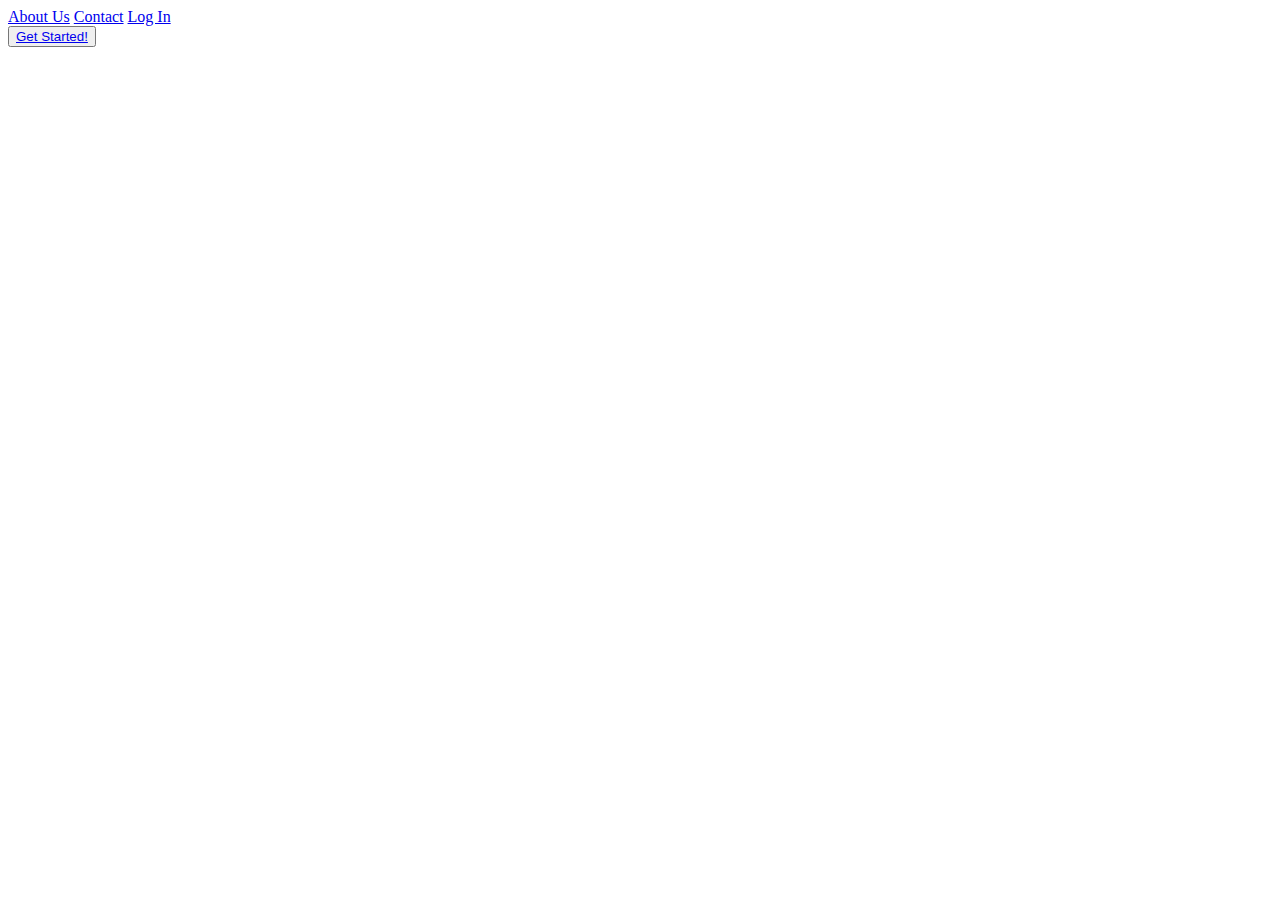
==== index.html @ 9e4bb7d0 "commit" ====
<!DOCTYPE html>
<html lang="en">
<head>
    <meta charset="UTF-8">
    <meta name="viewport" content="width=device-width, initial-scale=1.0">
    <link rel="stylesheet" href="https://cdnjs.cloudflare.com/ajax/libs/font-awesome/6.4.2/css/all.min.css">
    <link rel="stylesheet" href="style.css">
    <title>Bunk-Buddies</title>
</head>
<body>
    <header>
        <div class="navbar">
            <div class="nav-logo">
                <div class="logo"></div>
            </div>
            <div class="nav-options">
                <a href="About Us">About Us</a>
                <a href="Contact">Contact</a>
                <a href="login.html">Log In</a>
            </div>
        </div>
    </header>

    <div class="hero-section">
        <div class="hero-msg">
            <button><a href="login.html">Get Started!</a></button>
        </div>
    </div>
</body>
</html>
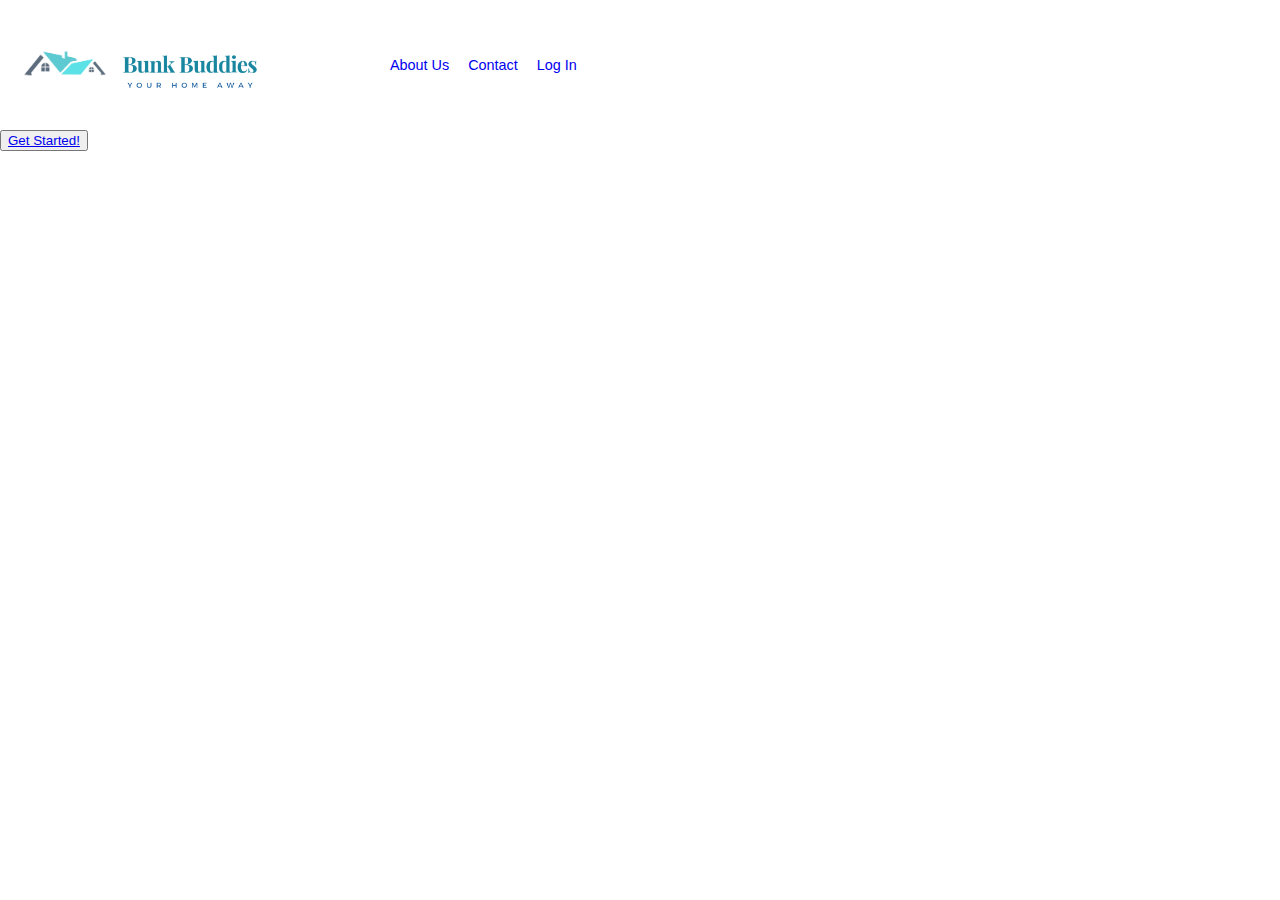
==== commit 890318a2: "commit" ====
--- a/index.html
+++ b/index.html
@@ -10,8 +10,11 @@
 <body>
     <header>
         <div class="navbar">
-            <div class="nav-logo">
-                <div class="logo"></div>
+            <div class="nav-logo-name">
+                <div class="nav-logo">
+                    <div class="logo"></div>
+                </div>
+                <div class="name"></div>
             </div>
             <div class="nav-options">
                 <a href="About Us">About Us</a>
--- a/style.css
+++ b/style.css
@@ -0,0 +1,70 @@
+*{
+    margin: 0;
+    font-family: Arial, Helvetica, sans-serif;
+    border: border-box;
+}
+
+.navbar{
+    height: 100px;
+    background-color: white;
+    color: black;
+    display: flex;
+    align-items: center;
+    justify-content: space-between;
+    margin: 15px;
+}
+
+.nav-logo-name{
+    display: flex;
+    align-items: center;
+    justify-content: flex-start;
+    width: 250px;
+}
+
+.nav-logo{
+    height: 70px;
+    width: 100px;
+}
+
+.logo{
+    background-image: url("logo.png");
+    background-size: cover;
+    height: 70px;
+    width: 100px;
+}
+
+.name{
+    height: 70px;
+    width: 150px;
+    background-image: url("bunk-buddies.png");
+    background-size: cover;
+}
+
+.nav-options{
+    width: 70%;
+    font-size: 0.9rem;
+}
+
+.nav-options a{
+    text-decoration: none;
+    display: inline;
+    margin-right: 15px;
+}
+
+/* .container button{
+    background-color: #023047;
+    color: #fff;
+    font-size: 12px;
+    padding: 10px 45px;
+    border: 1px solid transparent;
+    border-radius: 8px;
+    font-weight: 600;
+    letter-spacing: 0.5px;
+    text-transform: uppercase;
+    margin-top: 10px;
+    cursor: pointer;
+} */
+
+.hero-section{
+    
+}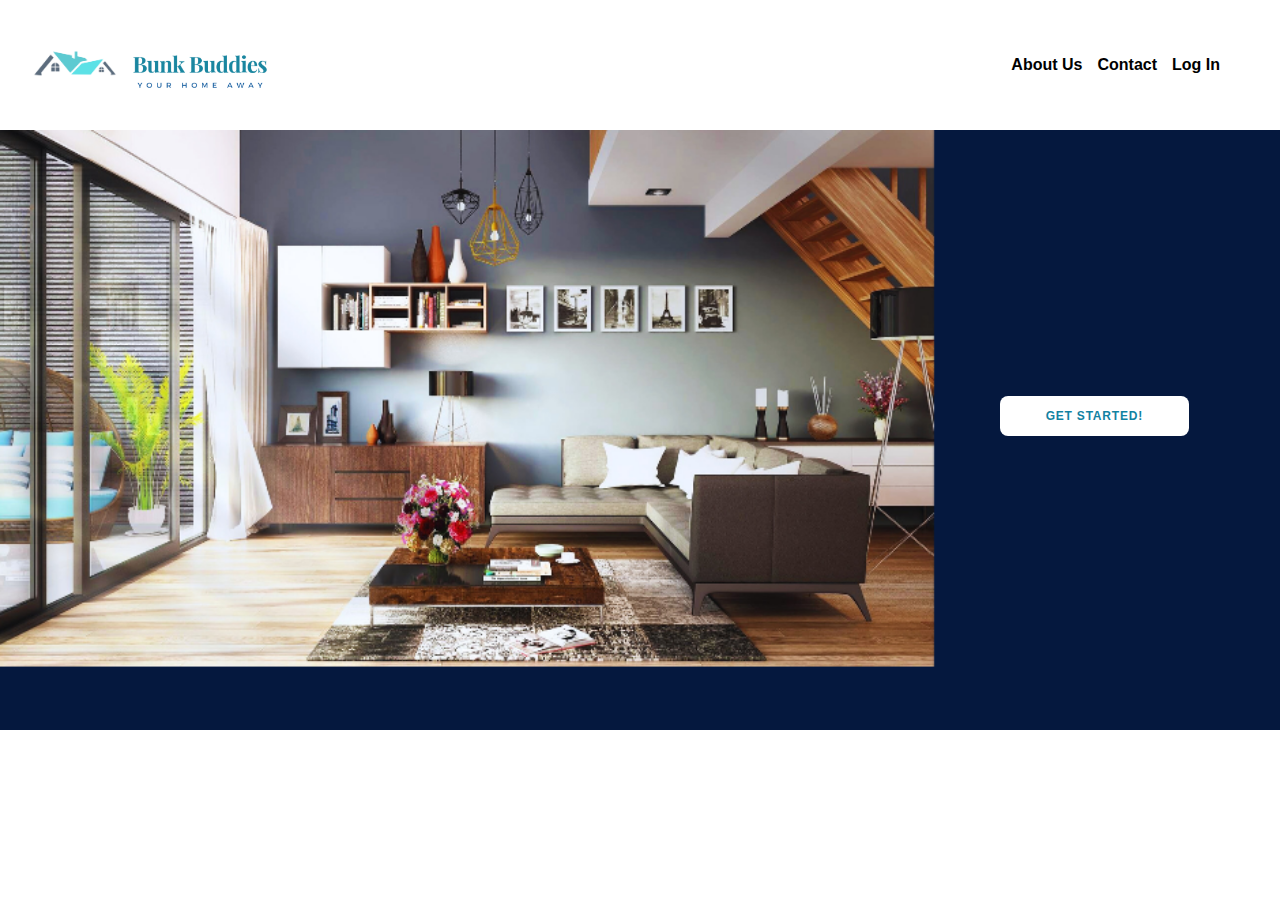
==== commit b4b96887: "commit" ====
--- a/index.html
+++ b/index.html
@@ -16,7 +16,7 @@
                 </div>
                 <div class="name"></div>
             </div>
-            <div class="nav-options">
+            <div class="nav-items">
                 <a href="About Us">About Us</a>
                 <a href="Contact">Contact</a>
                 <a href="login.html">Log In</a>
--- a/style.css
+++ b/style.css
@@ -5,7 +5,8 @@
 }
 
 .navbar{
-    height: 100px;
+    padding: 10px;
+    height: 80px;
     background-color: white;
     color: black;
     display: flex;
@@ -40,15 +41,62 @@
     background-size: cover;
 }
 
-.nav-options{
+.nav-items{
     width: 70%;
-    font-size: 0.9rem;
+    font-size: 1rem;
+    display: flex;
+    justify-content: flex-end;
+    margin-right: 20px;
 }
 
-.nav-options a{
+.nav-items a{
     text-decoration: none;
     display: inline;
     margin-right: 15px;
+    color: black;
+    font-weight: 700;
+}
+
+.hero-section{
+    background-image: url("hero_image.png");
+    height: 600px;
+    background-size: cover;
+    display: flex;
+    align-items: center;
+    justify-content: center;
+    position: relative;
+}
+
+.hero-msg{
+    border-radius: 8px;
+    border: 1px solid transparent;
+    height: 40px;
+    display: flex;
+    justify-content: center;
+    align-items: center;
+    position: absolute;
+    top: 260px;
+    right: 90px;
+}
+
+.hero-msg button{
+    height: 40px;
+    background-color: white;
+    color: #1282A2;
+    font-size: 12px;
+    padding: 10px 45px;
+    border: 1px solid transparent;
+    border-radius: 8px;
+    font-weight: 600;
+    letter-spacing: 0.8px;
+    text-transform: uppercase;
+    margin-top: 10px;
+    cursor: pointer;
+}
+
+.hero-msg a{
+    text-decoration: none;
+    color: #1282A2;
 }
 
 /* .container button{
@@ -63,8 +111,4 @@
     text-transform: uppercase;
     margin-top: 10px;
     cursor: pointer;
-} */
-
-.hero-section{
-    
-}+} */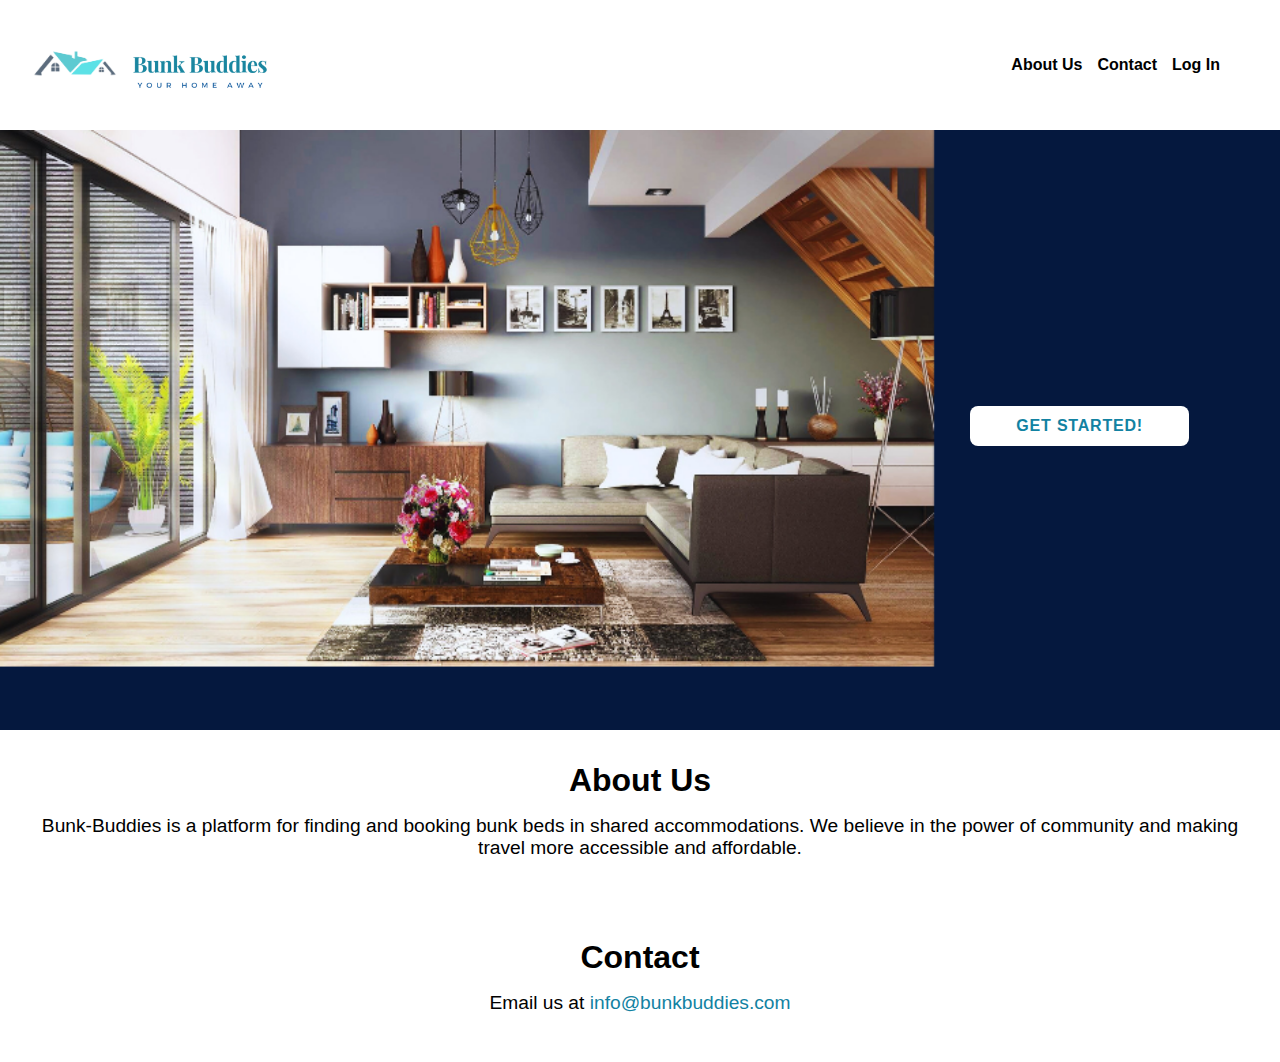
==== commit 65d3447c: "commit" ====
--- a/index.html
+++ b/index.html
@@ -17,8 +17,8 @@
                 <div class="name"></div>
             </div>
             <div class="nav-items">
-                <a href="About Us">About Us</a>
-                <a href="Contact">Contact</a>
+                <a href="#about">About Us</a>
+                <a href="#contact">Contact</a>
                 <a href="login.html">Log In</a>
             </div>
         </div>
@@ -29,5 +29,16 @@
             <button><a href="login.html">Get Started!</a></button>
         </div>
     </div>
+
+    <div id="about">
+        <h2>About Us</h2>
+        <p>Bunk-Buddies is a platform for finding and booking bunk beds in shared accommodations. We believe in the power of community and making travel more accessible and affordable.</p>
+    </div>
+
+    <div id="contact">
+        <h2>Contact</h2>
+        <p>Email us at <a href="mailto:info@bunkbuddies.com">info@bunkbuddies.com</a></p>
+    </div>
+
 </body>
 </html>--- a/style.css
+++ b/style.css
@@ -57,6 +57,10 @@
     font-weight: 700;
 }
 
+.nav-items a:hover{
+    color: #1282A2;
+}
+
 .hero-section{
     background-image: url("hero_image.png");
     height: 600px;
@@ -70,20 +74,18 @@
 .hero-msg{
     border-radius: 8px;
     border: 1px solid transparent;
-    height: 40px;
     display: flex;
     justify-content: center;
     align-items: center;
     position: absolute;
-    top: 260px;
+    top: 265px;
     right: 90px;
 }
 
 .hero-msg button{
-    height: 40px;
     background-color: white;
     color: #1282A2;
-    font-size: 12px;
+    font-size: 1rem;
     padding: 10px 45px;
     border: 1px solid transparent;
     border-radius: 8px;
@@ -99,16 +101,22 @@
     color: #1282A2;
 }
 
-/* .container button{
-    background-color: #023047;
-    color: #fff;
-    font-size: 12px;
-    padding: 10px 45px;
-    border: 1px solid transparent;
-    border-radius: 8px;
-    font-weight: 600;
-    letter-spacing: 0.5px;
-    text-transform: uppercase;
-    margin-top: 10px;
-    cursor: pointer;
-} */+#about, #contact {
+    padding: 2rem;
+    text-align: center;
+}
+
+#about h2, #contact h2 {
+    font-size: 2rem;
+    margin-bottom: 1rem;
+}
+
+#about p, #contact p {
+    font-size: 1.2rem;
+    margin-bottom: 1rem;
+}
+
+#about a, #contact a {
+    color: #1282A2;
+    text-decoration: none;
+}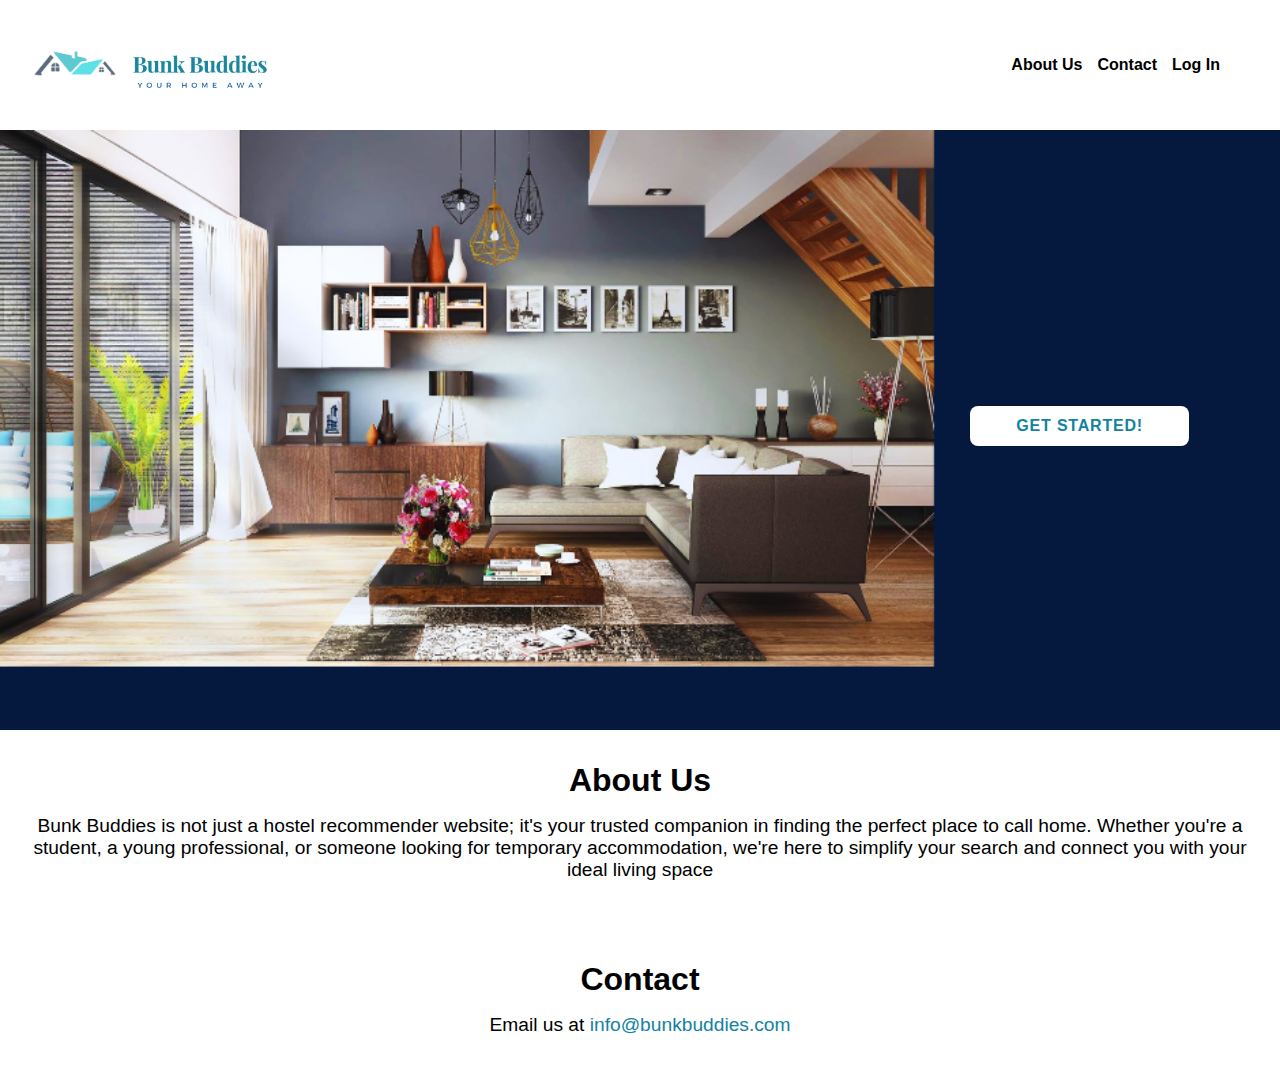
==== commit 02724b2f: "commit" ====
--- a/index.html
+++ b/index.html
@@ -30,10 +30,11 @@
         </div>
     </div>
 
-    <div id="about">
+    <div class="about-section" id="about">
         <h2>About Us</h2>
-        <p>Bunk-Buddies is a platform for finding and booking bunk beds in shared accommodations. We believe in the power of community and making travel more accessible and affordable.</p>
+        <p>Bunk Buddies is not just a hostel recommender website; it's your trusted companion in finding the perfect place to call home. Whether you're a student, a young professional, or someone looking for temporary accommodation, we're here to simplify your search and connect you with your ideal living space</p>
     </div>
+    
 
     <div id="contact">
         <h2>Contact</h2>
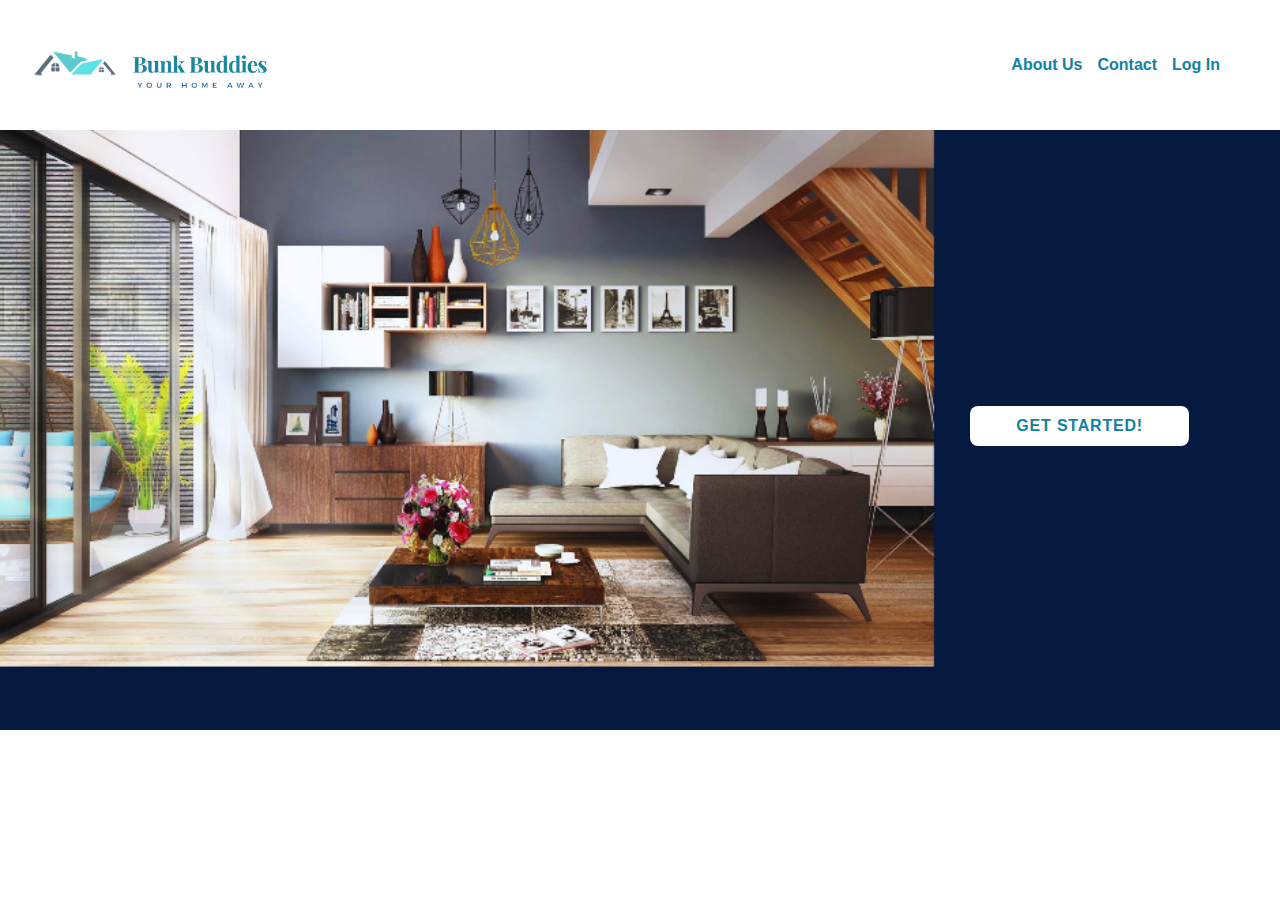
==== commit 0b05c19a: "commit" ====
--- a/index.html
+++ b/index.html
@@ -17,8 +17,8 @@
                 <div class="name"></div>
             </div>
             <div class="nav-items">
-                <a href="#about">About Us</a>
-                <a href="#contact">Contact</a>
+                <a href="about.html">About Us</a>
+                <a href="contact.html">Contact</a>
                 <a href="login.html">Log In</a>
             </div>
         </div>
@@ -29,17 +29,5 @@
             <button><a href="login.html">Get Started!</a></button>
         </div>
     </div>
-
-    <div class="about-section" id="about">
-        <h2>About Us</h2>
-        <p>Bunk Buddies is not just a hostel recommender website; it's your trusted companion in finding the perfect place to call home. Whether you're a student, a young professional, or someone looking for temporary accommodation, we're here to simplify your search and connect you with your ideal living space</p>
-    </div>
-    
-
-    <div id="contact">
-        <h2>Contact</h2>
-        <p>Email us at <a href="mailto:info@bunkbuddies.com">info@bunkbuddies.com</a></p>
-    </div>
-
 </body>
 </html>--- a/style.css
+++ b/style.css
@@ -53,12 +53,12 @@
     text-decoration: none;
     display: inline;
     margin-right: 15px;
-    color: black;
+    color:  #1282A2;
     font-weight: 700;
 }
 
 .nav-items a:hover{
-    color: #1282A2;
+    color:black;
 }
 
 .hero-section{
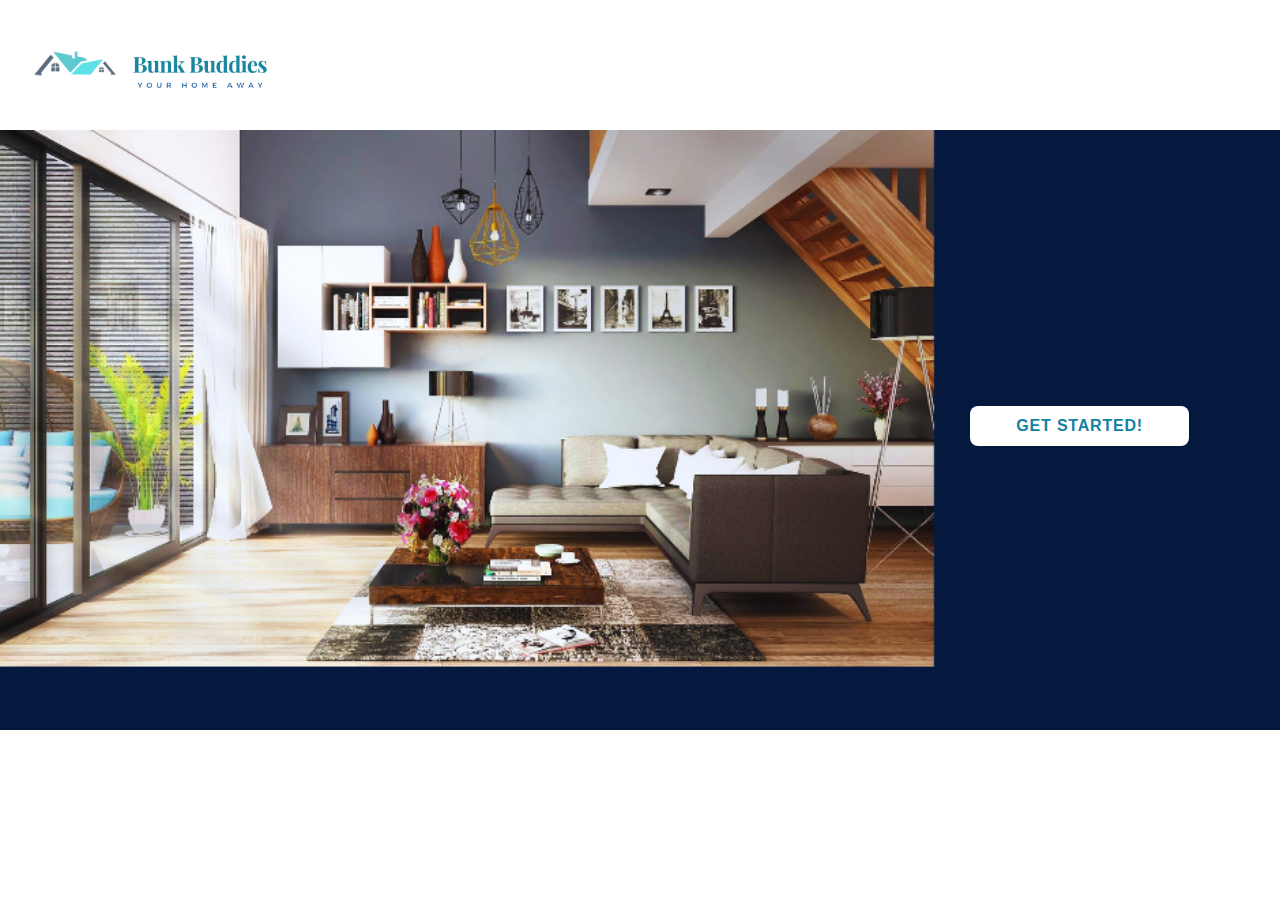
==== commit 96897c87: "commit" ====
--- a/index.html
+++ b/index.html
@@ -17,9 +17,6 @@
                 <div class="name"></div>
             </div>
             <div class="nav-items">
-                <a href="about.html">About Us</a>
-                <a href="contact.html">Contact</a>
-                <a href="login.html">Log In</a>
             </div>
         </div>
     </header>
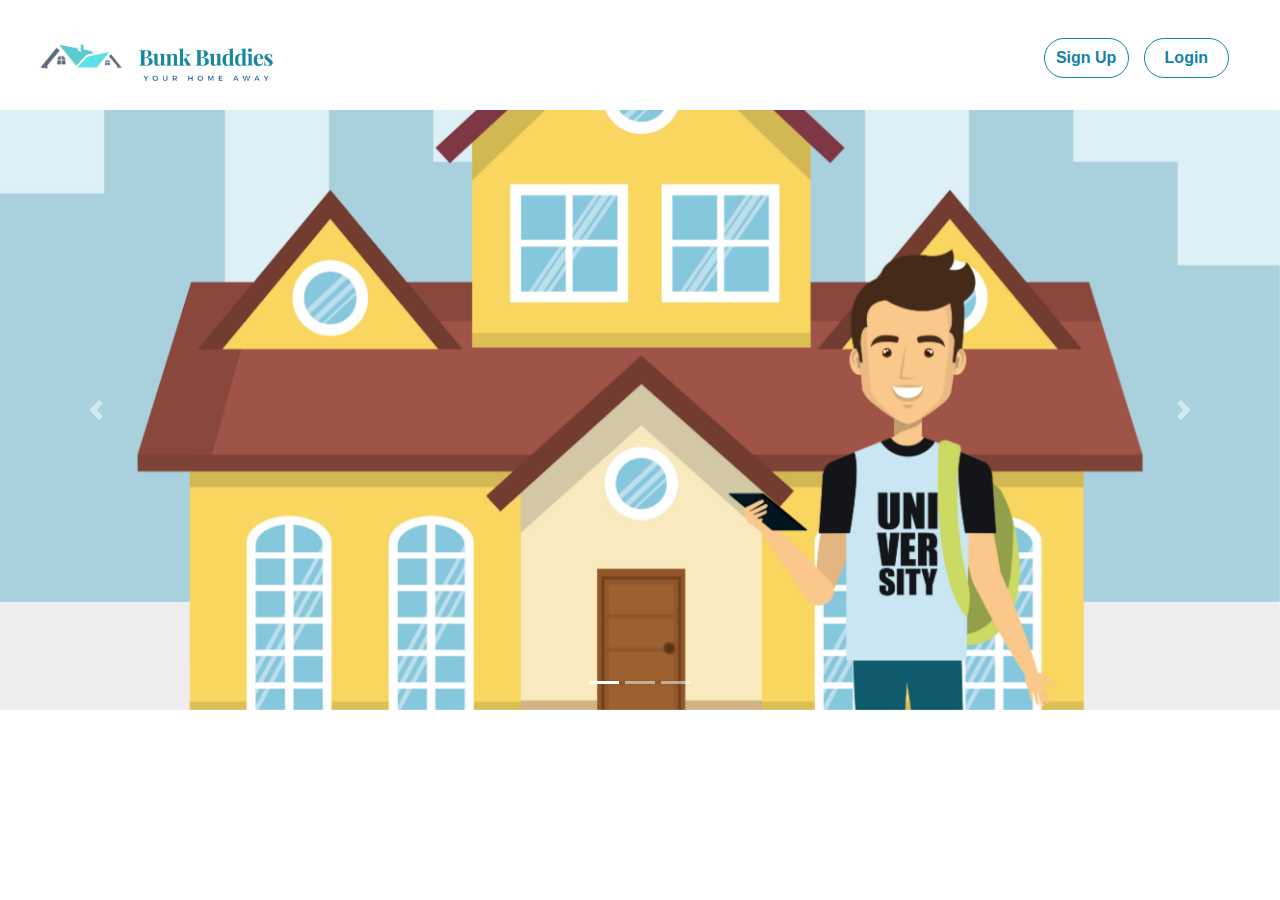
==== commit 8f2ece3a: "commit" ====
--- a/index.html
+++ b/index.html
@@ -5,6 +5,7 @@
     <meta name="viewport" content="width=device-width, initial-scale=1.0">
     <link rel="stylesheet" href="https://cdnjs.cloudflare.com/ajax/libs/font-awesome/6.4.2/css/all.min.css">
     <link rel="stylesheet" href="style.css">
+    <link href="https://maxcdn.bootstrapcdn.com/bootstrap/4.5.2/css/bootstrap.min.css" rel="stylesheet">
     <title>Bunk-Buddies</title>
 </head>
 <body>
@@ -17,14 +18,41 @@
                 <div class="name"></div>
             </div>
             <div class="nav-items">
+                <button class="signup"><a href="signup.html">Sign Up</a></button>
+                <button class="login"><a href="login.html">Login</a></button>
             </div>
         </div>
     </header>
+    <div id="carouselExampleIndicators" class="carousel slide" data-ride="carousel">
+      <ol class="carousel-indicators">
+        <li data-target="#carouselExampleIndicators" data-slide-to="0" class="active"></li>
+        <li data-target="#carouselExampleIndicators" data-slide-to="1"></li>
+        <li data-target="#carouselExampleIndicators" data-slide-to="2"></li>
+      </ol>
+      <div class="carousel-inner">
+        <div class="carousel-item active">
+          <img class="d-block w-100" src="Images/modern_student_living.jpg" alt="First slide">
+        </div>
+        <div class="carousel-item">
+          <img class="d-block w-100" src="Images/managed_apartments.jpg" alt="Second slide">
+        </div>
+        <div class="carousel-item">
+          <img class="d-block w-100" src="Images/contact_us.jpg" alt="Third slide">
+        </div>
+      </div>
+      <a class="carousel-control-prev" href="#carouselExampleIndicators" role="button" data-slide="prev">
+        <span class="carousel-control-prev-icon" aria-hidden="true"></span>
+        <span class="sr-only">Previous</span>
+      </a>
+      <a class="carousel-control-next" href="#carouselExampleIndicators" role="button" data-slide="next">
+        <span class="carousel-control-next-icon" aria-hidden="true"></span>
+        <span class="sr-only">Next</span>
+      </a>
+    </div>
+    
+    <script src="https://code.jquery.com/jquery-3.5.1.slim.min.js"></script>
+    <script src="https://cdn.jsdelivr.net/npm/@popperjs/core@2.5.4/dist/umd/popper.min.js"></script>
+    <script src="https://stackpath.bootstrapcdn.com/bootstrap/4.5.2/js/bootstrap.min.js"></script>
 
-    <div class="hero-section">
-        <div class="hero-msg">
-            <button><a href="login.html">Get Started!</a></button>
-        </div>
-    </div>
 </body>
 </html>--- a/style.css
+++ b/style.css
@@ -5,9 +5,9 @@
 }
 
 .navbar{
-    padding: 10px;
+    padding: 1rem;
     height: 80px;
-    background-color: white;
+    background-color: #fff;
     color: black;
     display: flex;
     align-items: center;
@@ -28,7 +28,7 @@
 }
 
 .logo{
-    background-image: url("logo.png");
+    background-image: url("Images/logo.png");
     background-size: cover;
     height: 70px;
     width: 100px;
@@ -37,7 +37,7 @@
 .name{
     height: 70px;
     width: 150px;
-    background-image: url("bunk-buddies.png");
+    background-image: url("Images/bunk-buddies.png");
     background-size: cover;
 }
 
@@ -52,71 +52,54 @@
 .nav-items a{
     text-decoration: none;
     display: inline;
-    margin-right: 15px;
-    color:  #1282A2;
+    
+    color: #1282A2;
     font-weight: 700;
 }
 
-.nav-items a:hover{
-    color:black;
+.nav-items button {
+    border: 1px solid #1282A2;
+    background: #fff;
+    height: 2.5rem;
+    font-size: 1rem;
+    text-align: center;
+    margin-left: 15px;
 }
 
-.hero-section{
-    background-image: url("hero_image.png");
-    height: 600px;
-    background-size: cover;
-    display: flex;
-    align-items: center;
-    justify-content: center;
-    position: relative;
+.nav-items .signup {
+    /* border-top-left-radius: 20px;
+    border-bottom-left-radius: 20px; */
+    border-radius: 20px;
+    width: 10%;
 }
 
-.hero-msg{
-    border-radius: 8px;
-    border: 1px solid transparent;
-    display: flex;
-    justify-content: center;
-    align-items: center;
-    position: absolute;
-    top: 265px;
-    right: 90px;
+.nav-items .login {
+    /* border-top-right-radius: 20px;
+    border-bottom-right-radius: 20px; */
+    border-radius: 20px;
+    width: 10%;
 }
 
-.hero-msg button{
-    background-color: white;
-    color: #1282A2;
-    font-size: 1rem;
-    padding: 10px 45px;
-    border: 1px solid transparent;
-    border-radius: 8px;
-    font-weight: 600;
-    letter-spacing: 0.8px;
-    text-transform: uppercase;
-    margin-top: 10px;
-    cursor: pointer;
+.nav-items a:hover {
+    color: #fff;
 }
 
-.hero-msg a{
-    text-decoration: none;
-    color: #1282A2;
+.nav-items button:hover {
+    background: #1282A2;
+    color: #fff;
 }
 
-#about, #contact {
-    padding: 2rem;
-    text-align: center;
+/* Customize carousel controls */
+.carousel-control-prev,
+.carousel-control-next {
+  width: 5%;
 }
 
-#about h2, #contact h2 {
-    font-size: 2rem;
-    margin-bottom: 1rem;
+.carousel-inner {
+  height: 600px;
 }
 
-#about p, #contact p {
-    font-size: 1.2rem;
-    margin-bottom: 1rem;
+.carousel-item img {
+  object-fit: cover;
+  height: 600px;
 }
-
-#about a, #contact a {
-    color: #1282A2;
-    text-decoration: none;
-}